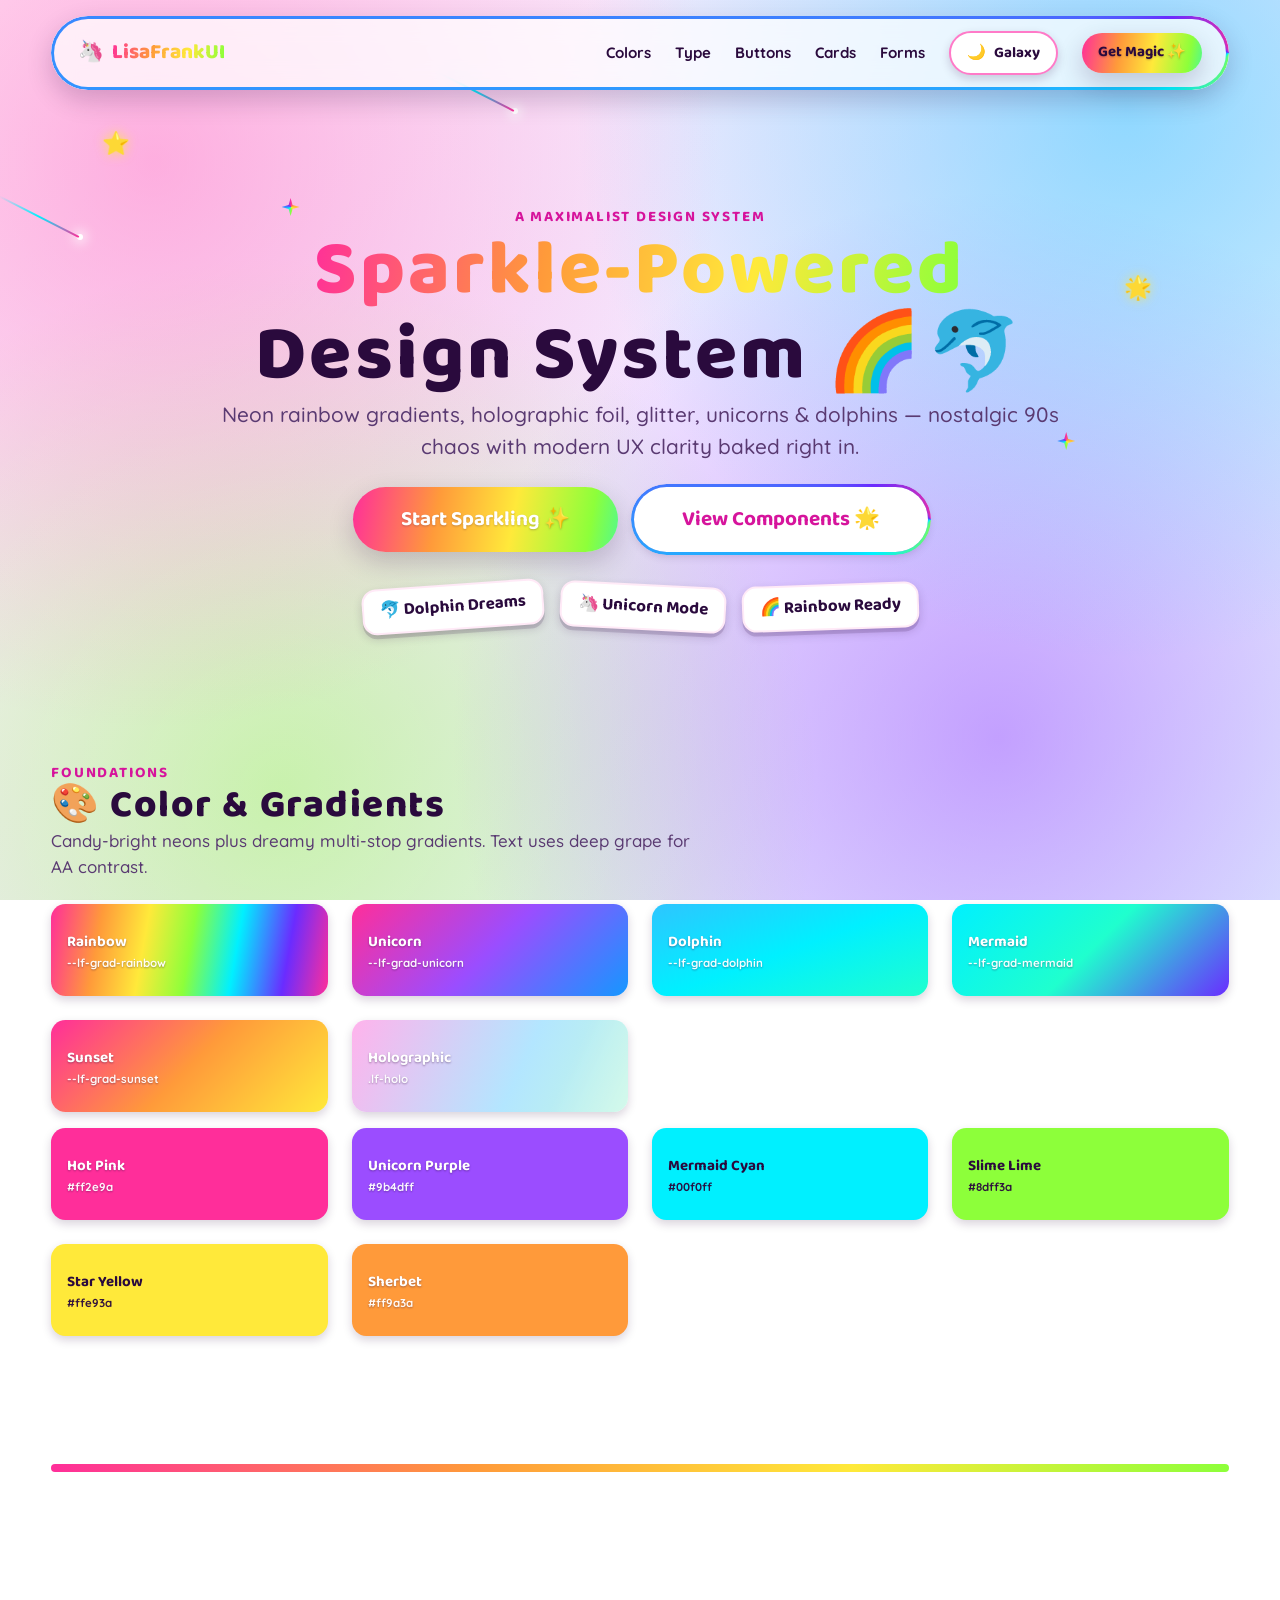
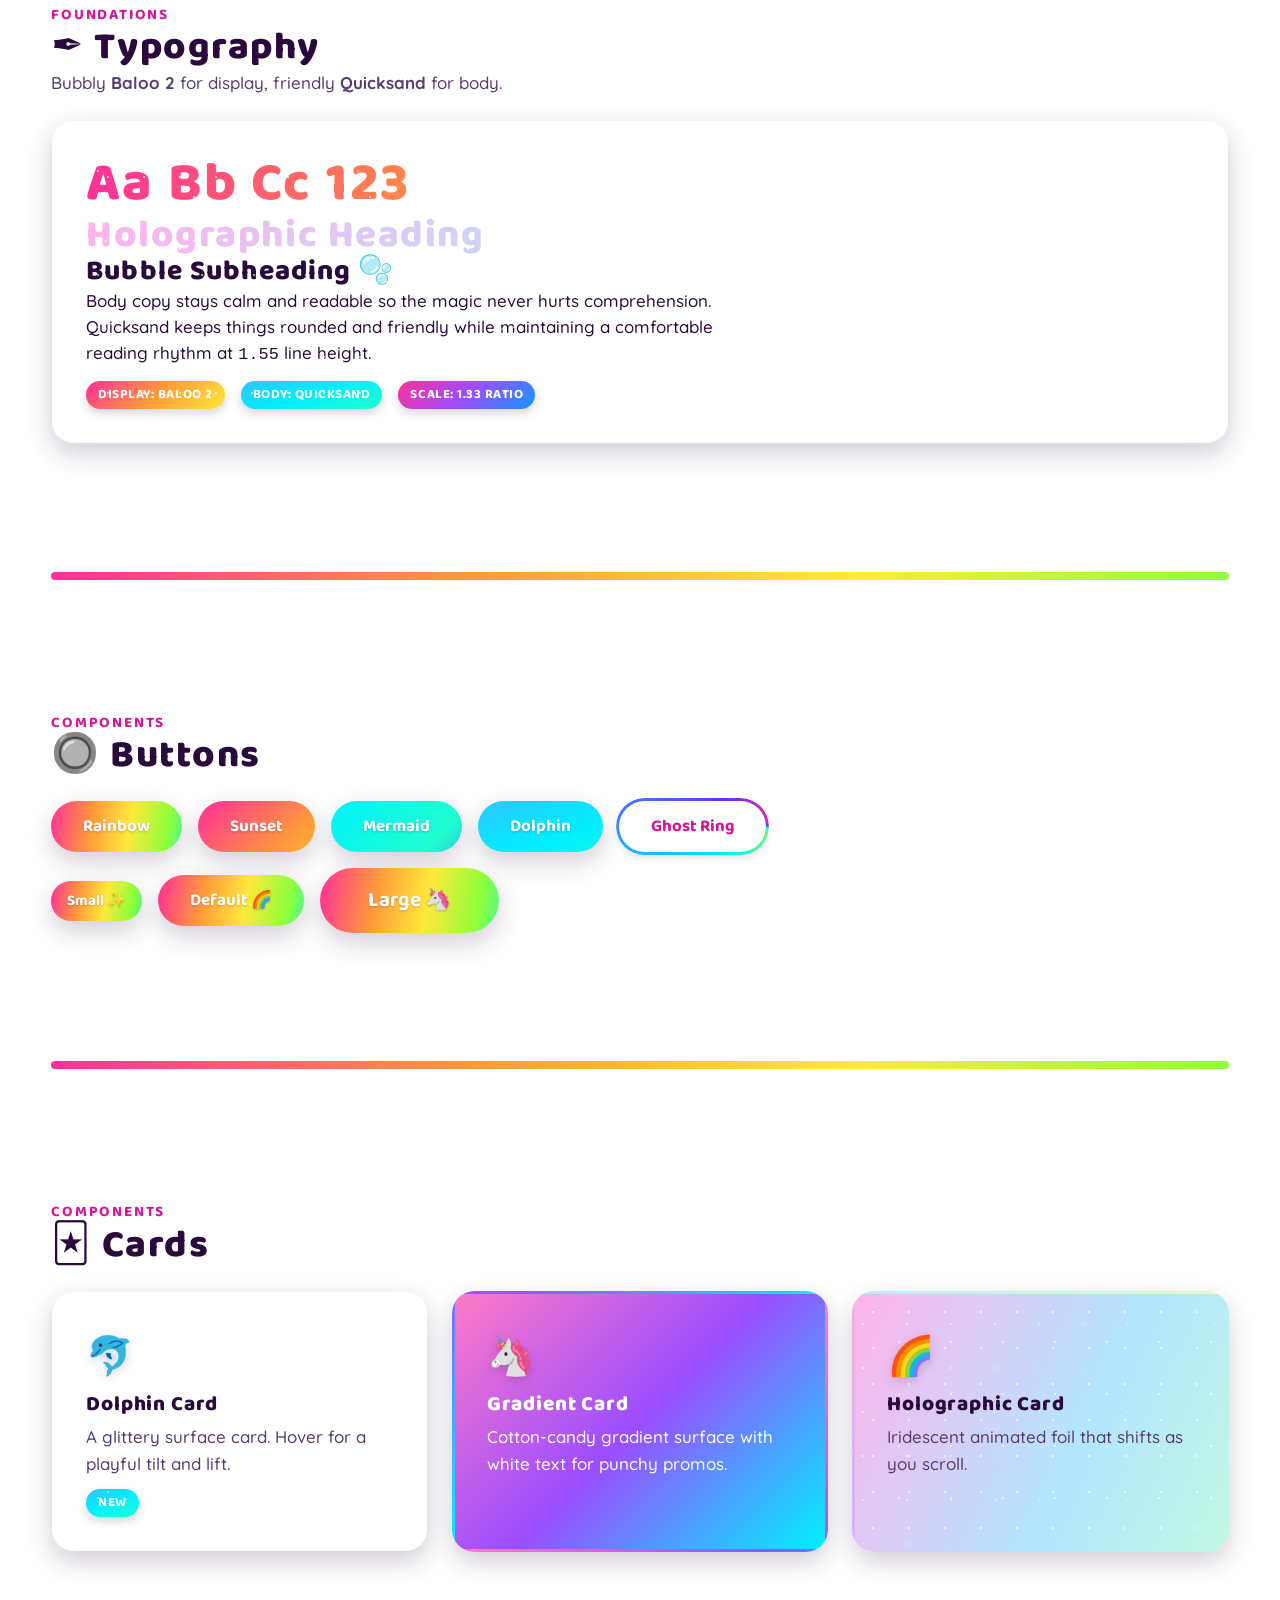
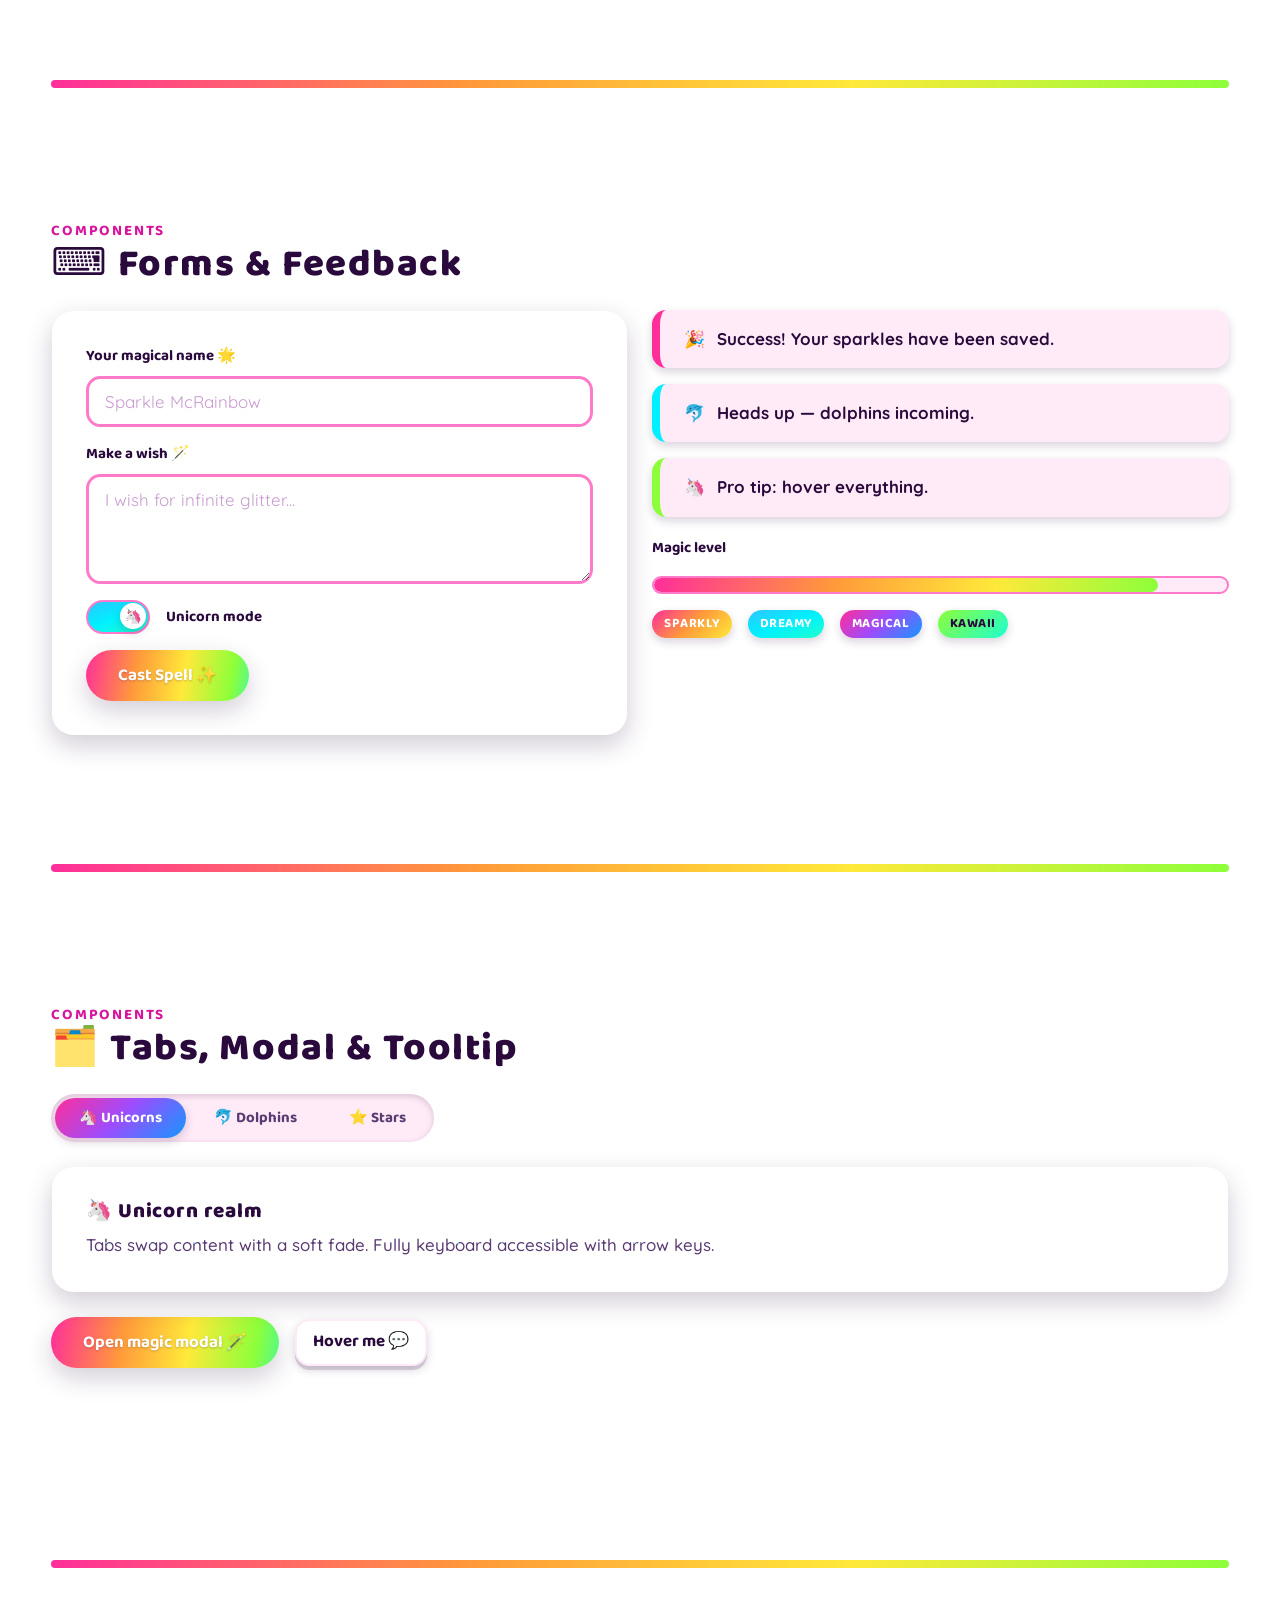
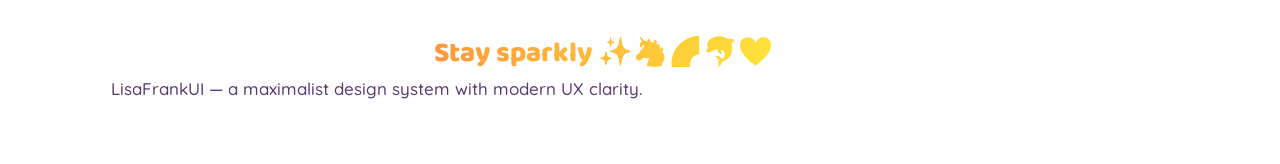
==== index.html @ 0221b8df "Initial commit: LisaFrankUI maximalist design system" ====
<!DOCTYPE html>
<html lang="en">
<head>
  <meta charset="UTF-8" />
  <meta name="viewport" content="width=device-width, initial-scale=1.0" />
  <title>🦄 Lisa Frank Design System ✨🌈</title>
  <link rel="stylesheet" href="css/tokens.css" />
  <link rel="stylesheet" href="css/base.css" />
  <link rel="stylesheet" href="css/effects.css" />
  <link rel="stylesheet" href="css/components.css" />
  <style>
    /* Page-local glue only — everything reusable lives in the system files */
    .lf-hero {
      position: relative;
      text-align: center;
      padding-block: var(--lf-space-9) var(--lf-space-8);
    }
    .lf-hero h1 { font-size: clamp(2.6rem, 7vw, var(--lf-text-4xl)); }
    .lf-hero p { margin-inline: auto; font-size: var(--lf-text-lg); }
    .lf-btn-row { display: flex; flex-wrap: wrap; gap: var(--lf-space-4); justify-content: center; margin-top: var(--lf-space-5); }
    .lf-divider {
      height: 8px; border: none; margin-block: var(--lf-space-8);
      background: var(--lf-grad-rainbow); background-size: 200% auto;
      border-radius: var(--lf-radius-pill); animation: lf-rainbow-shift 5s linear infinite;
    }
    .section-head { margin-bottom: var(--lf-space-5); }
    .demo-row { display: flex; flex-wrap: wrap; gap: var(--lf-space-4); align-items: center; }
    footer { text-align: center; padding-block: var(--lf-space-8); }
  </style>
</head>
<body>

  <!-- ✨ Decorative sparkle field (aria-hidden) -->
  <div aria-hidden="true">
    <span class="lf-star" style="top: 14%; left: 8%;">⭐</span>
    <span class="lf-star" style="top: 30%; right: 10%; animation-delay: .6s;">🌟</span>
    <span class="lf-sparkle" style="top: 22%; left: 22%;"></span>
    <span class="lf-sparkle" style="top: 48%; right: 16%; animation-delay: 1s;"></span>
    <span class="lf-shooting-star" style="top: 12%; left: 40%;"></span>
    <span class="lf-shooting-star" style="top: 26%; left: 6%; animation-delay: 1.6s;"></span>
  </div>

  <!-- 🧭 NAV -->
  <nav class="lf-nav lf-ring">
    <div class="lf-nav__brand"><span class="lf-bob">🦄</span> <span class="lf-text-gradient">LisaFrankUI</span></div>
    <div class="lf-nav__links">
      <a href="#colors">Colors</a>
      <a href="#type">Type</a>
      <a href="#buttons">Buttons</a>
      <a href="#cards">Cards</a>
      <a href="#forms">Forms</a>
      <button class="lf-theme-toggle" id="themeToggle" aria-pressed="false">
        <span id="themeIcon">🌙</span> <span id="themeLabel">Galaxy</span>
      </button>
      <a class="lf-btn lf-btn--sm lf-btn--rainbow" href="#get-started">Get Magic ✨</a>
    </div>
  </nav>

  <!-- 🌈 HERO -->
  <header class="lf-hero lf-container">
    <span class="lf-eyebrow">A maximalist design system</span>
    <h1><span class="lf-text-gradient">Sparkle-Powered</span><br />Design System 🌈🐬</h1>
    <p class="lf-muted">Neon rainbow gradients, holographic foil, glitter, unicorns &amp; dolphins —
      nostalgic 90s chaos with modern UX clarity baked right in.</p>
    <div class="lf-btn-row" id="get-started">
      <button class="lf-btn lf-btn--rainbow lf-btn--lg">Start Sparkling ✨</button>
      <button class="lf-btn lf-btn--ghost lf-btn--lg lf-ring">View Components 🌟</button>
    </div>
    <div class="demo-row" style="justify-content:center; margin-top: var(--lf-space-6);">
      <span class="lf-sticker" style="--lf-tilt:-4deg;">🐬 Dolphin Dreams</span>
      <span class="lf-sticker" style="--lf-tilt:3deg;">🦄 Unicorn Mode</span>
      <span class="lf-sticker" style="--lf-tilt:-2deg;">🌈 Rainbow Ready</span>
    </div>
  </header>

  <main class="lf-container">

    <!-- 🎨 COLORS -->
    <section class="lf-section" id="colors">
      <div class="section-head">
        <span class="lf-eyebrow">Foundations</span>
        <h2>🎨 Color &amp; Gradients</h2>
        <p class="lf-muted">Candy-bright neons plus dreamy multi-stop gradients. Text uses deep grape for AA contrast.</p>
      </div>
      <div class="lf-grid">
        <div class="lf-swatch" style="background: var(--lf-grad-rainbow);">Rainbow <code>--lf-grad-rainbow</code></div>
        <div class="lf-swatch" style="background: var(--lf-grad-unicorn);">Unicorn <code>--lf-grad-unicorn</code></div>
        <div class="lf-swatch" style="background: var(--lf-grad-dolphin);">Dolphin <code>--lf-grad-dolphin</code></div>
        <div class="lf-swatch" style="background: var(--lf-grad-mermaid);">Mermaid <code>--lf-grad-mermaid</code></div>
        <div class="lf-swatch" style="background: var(--lf-grad-sunset);">Sunset <code>--lf-grad-sunset</code></div>
        <div class="lf-swatch lf-holo">Holographic <code>.lf-holo</code></div>
      </div>
      <div class="lf-grid" style="margin-top: var(--lf-space-4);">
        <div class="lf-swatch" style="background: var(--lf-pink-hot);">Hot Pink <code>#ff2e9a</code></div>
        <div class="lf-swatch" style="background: var(--lf-purple);">Unicorn Purple <code>#9b4dff</code></div>
        <div class="lf-swatch" style="background: var(--lf-cyan); color: var(--lf-ink); text-shadow:none;">Mermaid Cyan <code>#00f0ff</code></div>
        <div class="lf-swatch" style="background: var(--lf-green-lime); color: var(--lf-ink); text-shadow:none;">Slime Lime <code>#8dff3a</code></div>
        <div class="lf-swatch" style="background: var(--lf-yellow); color: var(--lf-ink); text-shadow:none;">Star Yellow <code>#ffe93a</code></div>
        <div class="lf-swatch" style="background: var(--lf-orange);">Sherbet <code>#ff9a3a</code></div>
      </div>
    </section>

    <hr class="lf-divider" />

    <!-- ✒️ TYPOGRAPHY -->
    <section class="lf-section" id="type">
      <div class="section-head">
        <span class="lf-eyebrow">Foundations</span>
        <h2>✒️ Typography</h2>
        <p class="lf-muted">Bubbly <strong>Baloo 2</strong> for display, friendly <strong>Quicksand</strong> for body.</p>
      </div>
      <div class="lf-card lf-glitter">
        <h1 class="lf-text-gradient">Aa Bb Cc 123</h1>
        <h2 class="lf-text-holo">Holographic Heading</h2>
        <h3>Bubble Subheading 🫧</h3>
        <p>Body copy stays calm and readable so the magic never hurts comprehension. Quicksand keeps
          things rounded and friendly while maintaining a comfortable reading rhythm at <code>1.55</code> line height.</p>
        <div class="demo-row" style="margin-top: var(--lf-space-3);">
          <span class="lf-badge">Display: Baloo 2</span>
          <span class="lf-badge lf-badge--cyan">Body: Quicksand</span>
          <span class="lf-badge lf-badge--purple">Scale: 1.33 ratio</span>
        </div>
      </div>
    </section>

    <hr class="lf-divider" />

    <!-- 🔘 BUTTONS -->
    <section class="lf-section" id="buttons">
      <div class="section-head">
        <span class="lf-eyebrow">Components</span>
        <h2>🔘 Buttons</h2>
      </div>
      <div class="demo-row">
        <button class="lf-btn lf-btn--rainbow">Rainbow</button>
        <button class="lf-btn lf-btn--sunset">Sunset</button>
        <button class="lf-btn lf-btn--mermaid">Mermaid</button>
        <button class="lf-btn lf-btn--dolphin">Dolphin</button>
        <button class="lf-btn lf-btn--ghost lf-ring">Ghost Ring</button>
      </div>
      <div class="demo-row" style="margin-top: var(--lf-space-4);">
        <button class="lf-btn lf-btn--sm lf-btn--rainbow">Small ✨</button>
        <button class="lf-btn lf-btn--rainbow">Default 🌈</button>
        <button class="lf-btn lf-btn--lg lf-btn--rainbow">Large 🦄</button>
      </div>
    </section>

    <hr class="lf-divider" />

    <!-- 🃏 CARDS -->
    <section class="lf-section" id="cards">
      <div class="section-head">
        <span class="lf-eyebrow">Components</span>
        <h2>🃏 Cards</h2>
      </div>
      <div class="lf-grid">
        <article class="lf-card lf-glitter">
          <span class="lf-card__emoji lf-bob">🐬</span>
          <h3 class="lf-card__title">Dolphin Card</h3>
          <p class="lf-muted">A glittery surface card. Hover for a playful tilt and lift.</p>
          <span class="lf-badge lf-badge--cyan" style="margin-top: var(--lf-space-3);">New</span>
        </article>
        <article class="lf-card lf-card--gradient">
          <span class="lf-card__emoji lf-float">🦄</span>
          <h3 class="lf-card__title">Gradient Card</h3>
          <p>Cotton-candy gradient surface with white text for punchy promos.</p>
        </article>
        <article class="lf-card lf-card--holo lf-glitter">
          <span class="lf-card__emoji lf-spin">🌈</span>
          <h3 class="lf-card__title">Holographic Card</h3>
          <p class="lf-muted">Iridescent animated foil that shifts as you scroll.</p>
        </article>
      </div>
    </section>

    <hr class="lf-divider" />

    <!-- ⌨️ FORMS -->
    <section class="lf-section" id="forms">
      <div class="section-head">
        <span class="lf-eyebrow">Components</span>
        <h2>⌨️ Forms &amp; Feedback</h2>
      </div>
      <div class="lf-grid">
        <div class="lf-card lf-stack">
          <div class="lf-field">
            <label class="lf-label" for="name">Your magical name 🌟</label>
            <input class="lf-input" id="name" type="text" placeholder="Sparkle McRainbow" />
          </div>
          <div class="lf-field">
            <label class="lf-label" for="wish">Make a wish 🪄</label>
            <textarea class="lf-textarea" id="wish" placeholder="I wish for infinite glitter..."></textarea>
          </div>
          <div class="demo-row">
            <label class="lf-toggle"><input type="checkbox" checked /><span class="lf-toggle__track"></span></label>
            <span class="lf-label">Unicorn mode</span>
          </div>
          <button class="lf-btn lf-btn--rainbow">Cast Spell ✨</button>
        </div>
        <div class="lf-stack">
          <div class="lf-alert">🎉 <span>Success! Your sparkles have been saved.</span></div>
          <div class="lf-alert lf-alert--cyan">🐬 <span>Heads up — dolphins incoming.</span></div>
          <div class="lf-alert lf-alert--lime">🦄 <span>Pro tip: hover everything.</span></div>
          <div class="lf-stack">
            <span class="lf-label">Magic level</span>
            <div class="lf-progress"><div class="lf-progress__bar" style="width: 88%;"></div></div>
          </div>
          <div class="demo-row">
            <span class="lf-badge">Sparkly</span>
            <span class="lf-badge lf-badge--cyan">Dreamy</span>
            <span class="lf-badge lf-badge--purple">Magical</span>
            <span class="lf-badge lf-badge--lime">Kawaii</span>
          </div>
        </div>
      </div>
    </section>

    <hr class="lf-divider" />

    <!-- 🗂️ TABS / 🪟 MODAL / 💬 TOOLTIP -->
    <section class="lf-section" id="overlays">
      <div class="section-head">
        <span class="lf-eyebrow">Components</span>
        <h2>🗂️ Tabs, Modal &amp; Tooltip</h2>
      </div>

      <!-- Tabs -->
      <div class="lf-tabs" id="demoTabs">
        <div class="lf-tabs__list" role="tablist" aria-label="Magical worlds">
          <button class="lf-tab" role="tab" aria-selected="true" aria-controls="panel-unicorns" id="tab-unicorns">🦄 Unicorns</button>
          <button class="lf-tab" role="tab" aria-selected="false" aria-controls="panel-dolphins" id="tab-dolphins">🐬 Dolphins</button>
          <button class="lf-tab" role="tab" aria-selected="false" aria-controls="panel-stars" id="tab-stars">⭐ Stars</button>
        </div>
        <div class="lf-tabs__panel is-active" role="tabpanel" id="panel-unicorns" aria-labelledby="tab-unicorns">
          <div class="lf-card lf-glitter"><h3 class="lf-card__title">🦄 Unicorn realm</h3><p class="lf-muted">Tabs swap content with a soft fade. Fully keyboard accessible with arrow keys.</p></div>
        </div>
        <div class="lf-tabs__panel" role="tabpanel" id="panel-dolphins" aria-labelledby="tab-dolphins" hidden>
          <div class="lf-card lf-glitter"><h3 class="lf-card__title">🐬 Dolphin lagoon</h3><p class="lf-muted">Splashing through cyan gradients in the second panel.</p></div>
        </div>
        <div class="lf-tabs__panel" role="tabpanel" id="panel-stars" aria-labelledby="tab-stars" hidden>
          <div class="lf-card lf-glitter"><h3 class="lf-card__title">⭐ Star meadow</h3><p class="lf-muted">Wishing on the third panel under a shooting-star sky.</p></div>
        </div>
      </div>

      <!-- Modal + Tooltip triggers -->
      <div class="demo-row" style="margin-top: var(--lf-space-5);">
        <button class="lf-btn lf-btn--rainbow" id="openModal">Open magic modal 🪄</button>
        <span class="lf-tooltip" tabindex="0">
          <span class="lf-sticker" style="--lf-tilt:0deg;">Hover me 💬</span>
          <span class="lf-tooltip__bubble" role="tooltip">Sprinkled with magic ✨</span>
        </span>
      </div>
    </section>

  </main>

  <!-- 🪟 MODAL -->
  <div class="lf-overlay" id="modal" role="dialog" aria-modal="true" aria-labelledby="modalTitle" hidden>
    <div class="lf-modal lf-glitter">
      <button class="lf-modal__close" id="closeModal" aria-label="Close">✕</button>
      <span class="lf-modal__emoji lf-bob">🦄</span>
      <h3 class="lf-modal__title" id="modalTitle">A wild unicorn appears!</h3>
      <p class="lf-muted">This dialog traps focus, closes on Escape or backdrop click, and springs in with a bouncy pop.</p>
      <div class="lf-modal__actions">
        <button class="lf-btn lf-btn--rainbow" id="acceptModal">Accept magic ✨</button>
        <button class="lf-btn lf-btn--ghost lf-ring" id="dismissModal">Maybe later</button>
      </div>
    </div>
  </div>

  <footer class="lf-container">
    <hr class="lf-divider" />
    <p class="lf-text-gradient" style="font-family: var(--lf-font-display); font-weight: 800; font-size: var(--lf-text-xl);">
      Stay sparkly ✨🦄🌈🐬💖
    </p>
    <p class="lf-muted">LisaFrankUI — a maximalist design system with modern UX clarity.</p>
  </footer>

  <script>
    // 🌗 Theme toggle (light ⇆ galaxy), remembered in localStorage
    (function () {
      const root = document.documentElement;
      const btn = document.getElementById('themeToggle');
      const icon = document.getElementById('themeIcon');
      const label = document.getElementById('themeLabel');
      const saved = localStorage.getItem('lf-theme');
      if (saved === 'galaxy') setTheme('galaxy');

      function setTheme(theme) {
        const galaxy = theme === 'galaxy';
        root.setAttribute('data-theme', galaxy ? 'galaxy' : '');
        btn.setAttribute('aria-pressed', String(galaxy));
        icon.textContent = galaxy ? '☀️' : '🌙';
        label.textContent = galaxy ? 'Daydream' : 'Galaxy';
        localStorage.setItem('lf-theme', galaxy ? 'galaxy' : 'light');
      }
      btn.addEventListener('click', () =>
        setTheme(root.getAttribute('data-theme') === 'galaxy' ? 'light' : 'galaxy')
      );
    })();

    // 🗂️ Accessible tabs (click + arrow keys)
    (function () {
      const tabs = Array.from(document.querySelectorAll('#demoTabs .lf-tab'));
      const panels = Array.from(document.querySelectorAll('#demoTabs .lf-tabs__panel'));
      function select(i) {
        tabs.forEach((t, j) => {
          const on = i === j;
          t.setAttribute('aria-selected', String(on));
          t.tabIndex = on ? 0 : -1;
          panels[j].classList.toggle('is-active', on);
          panels[j].hidden = !on;
        });
        tabs[i].focus();
      }
      tabs.forEach((tab, i) => {
        tab.addEventListener('click', () => select(i));
        tab.addEventListener('keydown', (e) => {
          if (e.key === 'ArrowRight') select((i + 1) % tabs.length);
          if (e.key === 'ArrowLeft') select((i - 1 + tabs.length) % tabs.length);
        });
      });
    })();

    // 🪟 Modal (open/close, Escape, backdrop, focus management)
    (function () {
      const overlay = document.getElementById('modal');
      const open = document.getElementById('openModal');
      const closers = ['closeModal', 'dismissModal', 'acceptModal'].map((id) => document.getElementById(id));
      let lastFocus = null;
      function show() {
        lastFocus = document.activeElement;
        overlay.hidden = false;
        requestAnimationFrame(() => overlay.classList.add('is-open'));
        document.getElementById('closeModal').focus();
      }
      function hide() {
        overlay.classList.remove('is-open');
        setTimeout(() => { overlay.hidden = true; }, 260);
        if (lastFocus) lastFocus.focus();
      }
      open.addEventListener('click', show);
      closers.forEach((c) => c.addEventListener('click', hide));
      overlay.addEventListener('click', (e) => { if (e.target === overlay) hide(); });
      document.addEventListener('keydown', (e) => { if (e.key === 'Escape' && overlay.classList.contains('is-open')) hide(); });
    })();
  </script>

</body>
</html>
---- css/tokens.css ----
/* ============================================================
   ✨🌈 LISA FRANK DESIGN SYSTEM — DESIGN TOKENS 🦄💖
   The single source of truth for all the magic.
   Maximalist on the outside, disciplined on the inside.
   ============================================================ */

:root {
  /* --------------------------------------------------------
     🎨 CORE PALETTE — neon rainbow, candy brights
     -------------------------------------------------------- */
  --lf-pink-hot: #ff2e9a;       /* hot bubblegum */
  --lf-pink-bubble: #ff7ac8;    /* soft cotton candy */
  --lf-magenta: #d6149c;
  --lf-purple: #9b4dff;         /* unicorn purple */
  --lf-violet: #6a2cff;
  --lf-blue-sky: #2ec5ff;       /* dolphin sky */
  --lf-blue-electric: #1597ff;
  --lf-cyan: #00f0ff;           /* mermaid cyan */
  --lf-teal: #1fffce;
  --lf-green-lime: #8dff3a;     /* slime lime */
  --lf-yellow: #ffe93a;         /* shooting-star yellow */
  --lf-orange: #ff9a3a;         /* sherbet orange */
  --lf-coral: #ff5a6e;

  /* Neutrals (kept playful but readable) */
  --lf-ink: #2a0a3d;            /* deep grape — primary text */
  --lf-ink-soft: #5a3a72;       /* muted grape — secondary text */
  --lf-cloud: #fff5fb;          /* near-white pink tint */
  --lf-cloud-2: #ffeaf7;        /* card surface */
  --lf-white: #ffffff;
  --lf-shadow-grape: rgba(42, 10, 61, 0.18);

  /* --------------------------------------------------------
     🌈 GRADIENTS — the heart of the whole vibe
     -------------------------------------------------------- */
  --lf-grad-rainbow: linear-gradient(
    100deg,
    var(--lf-pink-hot) 0%,
    var(--lf-orange) 18%,
    var(--lf-yellow) 34%,
    var(--lf-green-lime) 50%,
    var(--lf-cyan) 66%,
    var(--lf-violet) 84%,
    var(--lf-pink-hot) 100%
  );
  --lf-grad-rainbow-soft: linear-gradient(
    120deg,
    #ffd6f2 0%,
    #ffe9c7 25%,
    #d9ffd1 50%,
    #c9f4ff 75%,
    #e6d6ff 100%
  );
  --lf-grad-sunset: linear-gradient(135deg, var(--lf-pink-hot), var(--lf-orange), var(--lf-yellow));
  --lf-grad-cotton: linear-gradient(135deg, var(--lf-pink-bubble), var(--lf-purple), var(--lf-cyan));
  --lf-grad-mermaid: linear-gradient(135deg, var(--lf-cyan), var(--lf-teal), var(--lf-violet));
  --lf-grad-unicorn: linear-gradient(135deg, var(--lf-pink-hot), var(--lf-purple), var(--lf-blue-electric));
  --lf-grad-dolphin: linear-gradient(160deg, var(--lf-blue-sky), var(--lf-cyan), var(--lf-teal));

  /* Holographic / iridescent foil */
  --lf-grad-holo: linear-gradient(
    115deg,
    #ffb3ec 0%,
    #b3e6ff 20%,
    #c8ffd4 40%,
    #fff4b3 55%,
    #ffb3c8 70%,
    #d4b3ff 85%,
    #b3fff0 100%
  );

  /* Conic rainbow for spinning sparkle bits */
  --lf-grad-conic: conic-gradient(
    from 0deg,
    var(--lf-pink-hot),
    var(--lf-orange),
    var(--lf-yellow),
    var(--lf-green-lime),
    var(--lf-cyan),
    var(--lf-violet),
    var(--lf-pink-hot)
  );

  /* Dreamy page background wash */
  --lf-grad-dreamscape: radial-gradient(circle at 12% 18%, rgba(255, 122, 200, 0.55), transparent 42%),
    radial-gradient(circle at 88% 12%, rgba(46, 197, 255, 0.5), transparent 40%),
    radial-gradient(circle at 78% 82%, rgba(155, 77, 255, 0.5), transparent 44%),
    radial-gradient(circle at 22% 88%, rgba(141, 255, 58, 0.42), transparent 42%),
    linear-gradient(135deg, #fff0fa 0%, #f3e8ff 50%, #e6fbff 100%);

  /* --------------------------------------------------------
     ✒️ TYPOGRAPHY — bubbly display + readable body
     -------------------------------------------------------- */
  --lf-font-display: 'Baloo 2', 'Comic Sans MS', 'Trebuchet MS', system-ui, sans-serif;
  --lf-font-body: 'Quicksand', 'Trebuchet MS', system-ui, sans-serif;

  --lf-text-2xs: 0.72rem;
  --lf-text-xs: 0.82rem;
  --lf-text-sm: 0.94rem;
  --lf-text-md: 1.06rem;
  --lf-text-lg: 1.3rem;
  --lf-text-xl: 1.75rem;
  --lf-text-2xl: 2.4rem;
  --lf-text-3xl: 3.4rem;
  --lf-text-4xl: 4.8rem;

  --lf-weight-normal: 500;
  --lf-weight-bold: 700;
  --lf-weight-black: 800;

  --lf-leading-tight: 1.1;
  --lf-leading-snug: 1.3;
  --lf-leading-normal: 1.55;

  --lf-tracking-wide: 0.04em;
  --lf-tracking-wider: 0.12em;

  /* --------------------------------------------------------
     📐 SPACING — 4px base scale
     -------------------------------------------------------- */
  --lf-space-1: 0.25rem;
  --lf-space-2: 0.5rem;
  --lf-space-3: 0.75rem;
  --lf-space-4: 1rem;
  --lf-space-5: 1.5rem;
  --lf-space-6: 2rem;
  --lf-space-7: 3rem;
  --lf-space-8: 4rem;
  --lf-space-9: 6rem;

  /* --------------------------------------------------------
     🟣 RADII — bubbly and round, never sharp
     -------------------------------------------------------- */
  --lf-radius-sm: 0.5rem;
  --lf-radius-md: 0.9rem;
  --lf-radius-lg: 1.4rem;
  --lf-radius-xl: 2rem;
  --lf-radius-pill: 999px;
  --lf-radius-blob: 42% 58% 63% 37% / 41% 44% 56% 59%;

  /* --------------------------------------------------------
     ☁️ SHADOWS & GLOWS
     -------------------------------------------------------- */
  --lf-shadow-sm: 0 4px 10px var(--lf-shadow-grape);
  --lf-shadow-md: 0 10px 26px rgba(42, 10, 61, 0.2);
  --lf-shadow-lg: 0 22px 50px rgba(42, 10, 61, 0.28);
  --lf-glow-pink: 0 0 22px rgba(255, 46, 154, 0.65);
  --lf-glow-cyan: 0 0 22px rgba(0, 240, 255, 0.6);
  --lf-glow-purple: 0 0 22px rgba(155, 77, 255, 0.6);
  --lf-glow-rainbow: 0 0 18px rgba(255, 46, 154, 0.5), 0 0 36px rgba(0, 240, 255, 0.4);

  /* --------------------------------------------------------
     ⏱️ MOTION
     -------------------------------------------------------- */
  --lf-ease-bounce: cubic-bezier(0.34, 1.56, 0.64, 1);
  --lf-ease-smooth: cubic-bezier(0.4, 0, 0.2, 1);
  --lf-dur-fast: 140ms;
  --lf-dur-base: 260ms;
  --lf-dur-slow: 520ms;

  /* --------------------------------------------------------
     🔢 Z-INDEX
     -------------------------------------------------------- */
  --lf-z-base: 1;
  --lf-z-sticker: 5;
  --lf-z-nav: 50;
  --lf-z-overlay: 90;
  --lf-z-modal: 100;
  --lf-z-tooltip: 150;
  --lf-z-sparkle: 200;
}

/* ============================================================
   🌌 GALAXY DARK MODE — token overrides
   Neon accents glow harder against a deep cosmic canvas.
   Activate with <html data-theme="galaxy">.
   ============================================================ */
[data-theme='galaxy'] {
  /* Re-map neutrals to deep space */
  --lf-ink: #f3e9ff;            /* starlight text */
  --lf-ink-soft: #b9a7e0;       /* muted lavender */
  --lf-cloud: #1a0b2e;          /* deep cosmos */
  --lf-cloud-2: #261144;        /* card surface */
  --lf-white: #2a1450;          /* "surface white" → dark panel */
  --lf-shadow-grape: rgba(0, 0, 0, 0.5);

  /* Punchier glows for the dark backdrop */
  --lf-glow-pink: 0 0 26px rgba(255, 46, 154, 0.8);
  --lf-glow-cyan: 0 0 26px rgba(0, 240, 255, 0.75);
  --lf-glow-purple: 0 0 26px rgba(155, 77, 255, 0.8);
  --lf-glow-rainbow: 0 0 22px rgba(255, 46, 154, 0.65), 0 0 44px rgba(0, 240, 255, 0.55);

  --lf-shadow-sm: 0 4px 14px rgba(0, 0, 0, 0.55);
  --lf-shadow-md: 0 12px 30px rgba(0, 0, 0, 0.6);
  --lf-shadow-lg: 0 24px 60px rgba(0, 0, 0, 0.7);

  /* Cosmic page wash: nebula glows over a starfield navy */
  --lf-grad-dreamscape: radial-gradient(circle at 12% 18%, rgba(255, 46, 154, 0.35), transparent 40%),
    radial-gradient(circle at 88% 12%, rgba(0, 240, 255, 0.3), transparent 38%),
    radial-gradient(circle at 78% 82%, rgba(155, 77, 255, 0.4), transparent 42%),
    radial-gradient(circle at 22% 88%, rgba(46, 197, 255, 0.28), transparent 40%),
    linear-gradient(160deg, #160a2e 0%, #1d0b3d 50%, #0e0820 100%);

  /* Softer foil so it doesn't blow out on dark */
  --lf-grad-holo: linear-gradient(
    115deg,
    #ff8fd8 0%,
    #8fd6ff 20%,
    #9fffc0 40%,
    #ffe98f 55%,
    #ff8fb0 70%,
    #c08fff 85%,
    #8fffe0 100%
  );
}

/* Starfield overlay for galaxy mode (decorative) */
[data-theme='galaxy'] body::before {
  content: '';
  position: fixed;
  inset: 0;
  pointer-events: none;
  z-index: 0;
  background-image:
    radial-gradient(1.5px 1.5px at 20% 30%, rgba(255, 255, 255, 0.9), transparent),
    radial-gradient(1px 1px at 60% 70%, rgba(255, 255, 255, 0.8), transparent),
    radial-gradient(1.5px 1.5px at 80% 20%, rgba(200, 240, 255, 0.9), transparent),
    radial-gradient(1px 1px at 40% 85%, rgba(255, 255, 255, 0.7), transparent),
    radial-gradient(1.5px 1.5px at 90% 60%, rgba(255, 230, 255, 0.85), transparent),
    radial-gradient(1px 1px at 10% 60%, rgba(255, 255, 255, 0.75), transparent);
  background-size: 100% 100%;
}
---- css/base.css ----
/* ============================================================
   🌈 BASE — resets, typography defaults, page canvas
   ============================================================ */

@import url('https://fonts.googleapis.com/css2?family=Baloo+2:wght@500;600;700;800&family=Quicksand:wght@500;600;700&display=swap');

*,
*::before,
*::after {
  box-sizing: border-box;
  margin: 0;
  padding: 0;
}

html {
  scroll-behavior: smooth;
}

body {
  font-family: var(--lf-font-body);
  font-weight: var(--lf-weight-normal);
  font-size: var(--lf-text-md);
  line-height: var(--lf-leading-normal);
  color: var(--lf-ink);
  background: var(--lf-grad-dreamscape);
  background-attachment: fixed;
  min-height: 100vh;
  -webkit-font-smoothing: antialiased;
  overflow-x: hidden;
}

/* Bubbly display headings */
h1, h2, h3, h4 {
  font-family: var(--lf-font-display);
  font-weight: var(--lf-weight-black);
  line-height: var(--lf-leading-tight);
  letter-spacing: var(--lf-tracking-wide);
  color: var(--lf-ink);
}

h1 { font-size: var(--lf-text-3xl); }
h2 { font-size: var(--lf-text-2xl); }
h3 { font-size: var(--lf-text-xl); }
h4 { font-size: var(--lf-text-lg); }

p { max-width: 65ch; }

a {
  color: var(--lf-magenta);
  font-weight: var(--lf-weight-bold);
  text-decoration: none;
  transition: color var(--lf-dur-fast) var(--lf-ease-smooth);
}
a:hover { color: var(--lf-violet); }

:focus-visible {
  outline: 3px dashed var(--lf-violet);
  outline-offset: 3px;
  border-radius: var(--lf-radius-sm);
}

/* Selection sparkle */
::selection {
  background: var(--lf-pink-hot);
  color: var(--lf-white);
}

/* Scrollbar candy */
::-webkit-scrollbar { width: 14px; height: 14px; }
::-webkit-scrollbar-track { background: var(--lf-cloud-2); }
::-webkit-scrollbar-thumb {
  background: var(--lf-grad-unicorn);
  border-radius: var(--lf-radius-pill);
  border: 3px solid var(--lf-cloud-2);
}

/* --- Layout helpers --- */
.lf-container {
  width: min(1180px, 92vw);
  margin-inline: auto;
}

.lf-section {
  padding-block: var(--lf-space-8);
}

.lf-stack > * + * { margin-top: var(--lf-space-4); }

.lf-grid {
  display: grid;
  gap: var(--lf-space-5);
  grid-template-columns: repeat(auto-fit, minmax(240px, 1fr));
}

/* --- Gradient & utility text --- */
.lf-text-gradient {
  background: var(--lf-grad-rainbow);
  background-size: 200% auto;
  -webkit-background-clip: text;
  background-clip: text;
  color: transparent;
  animation: lf-rainbow-shift 6s linear infinite;
}

.lf-text-center { text-align: center; }
.lf-muted { color: var(--lf-ink-soft); }
.lf-eyebrow {
  font-family: var(--lf-font-display);
  font-weight: var(--lf-weight-bold);
  text-transform: uppercase;
  letter-spacing: var(--lf-tracking-wider);
  font-size: var(--lf-text-sm);
  color: var(--lf-magenta);
}

/* Respect reduced motion */
@media (prefers-reduced-motion: reduce) {
  *,
  *::before,
  *::after {
    animation-duration: 0.001ms !important;
    animation-iteration-count: 1 !important;
    transition-duration: 0.001ms !important;
    scroll-behavior: auto !important;
  }
}
---- css/effects.css ----
/* ============================================================
   🦄✨ EFFECTS — holographic foil, glitter, sparkles, stars
   Decorative layer. All effects are aria-hidden friendly and
   collapse gracefully under prefers-reduced-motion.
   ============================================================ */

/* --------------------------------------------------------
   KEYFRAMES
   -------------------------------------------------------- */
@keyframes lf-rainbow-shift {
  to { background-position: 200% center; }
}

@keyframes lf-holo-shift {
  0%   { background-position: 0% 50%; }
  50%  { background-position: 100% 50%; }
  100% { background-position: 0% 50%; }
}

@keyframes lf-spin {
  to { transform: rotate(360deg); }
}

@keyframes lf-twinkle {
  0%, 100% { opacity: 0.2; transform: scale(0.6) rotate(0deg); }
  50%      { opacity: 1;   transform: scale(1.1) rotate(45deg); }
}

@keyframes lf-float {
  0%, 100% { transform: translateY(0) rotate(var(--lf-tilt, 0deg)); }
  50%      { transform: translateY(-12px) rotate(var(--lf-tilt, 0deg)); }
}

@keyframes lf-bob {
  0%, 100% { transform: translateY(0); }
  50%      { transform: translateY(-6px); }
}

@keyframes lf-shoot {
  0%   { transform: translate(0, 0) scale(1); opacity: 0; }
  10%  { opacity: 1; }
  100% { transform: translate(360px, 180px) scale(0.2); opacity: 0; }
}

@keyframes lf-glitter-drift {
  from { background-position: 0 0, 0 0, 0 0; }
  to   { background-position: 220px 320px, -180px 260px, 140px -220px; }
}

/* --------------------------------------------------------
   HOLOGRAPHIC FOIL SURFACE
   -------------------------------------------------------- */
.lf-holo {
  background: var(--lf-grad-holo);
  background-size: 300% 300%;
  animation: lf-holo-shift 8s ease infinite;
  position: relative;
  overflow: hidden;
}
.lf-holo::after {
  content: '';
  position: absolute;
  inset: 0;
  background: linear-gradient(115deg, transparent 30%, rgba(255, 255, 255, 0.55) 48%, transparent 60%);
  background-size: 250% 250%;
  animation: lf-holo-shift 5s ease infinite reverse;
  mix-blend-mode: screen;
  pointer-events: none;
}

/* --------------------------------------------------------
   GLITTER TEXTURE OVERLAY (apply to any surface)
   -------------------------------------------------------- */
.lf-glitter {
  position: relative;
}
.lf-glitter::before {
  content: '';
  position: absolute;
  inset: 0;
  border-radius: inherit;
  pointer-events: none;
  background-image:
    radial-gradient(rgba(255, 255, 255, 0.95) 1px, transparent 1.5px),
    radial-gradient(rgba(255, 233, 58, 0.9) 1px, transparent 1.5px),
    radial-gradient(rgba(0, 240, 255, 0.85) 1px, transparent 1.5px);
  background-size: 36px 36px, 52px 52px, 44px 44px;
  background-position: 0 0, 18px 22px, 30px 8px;
  animation: lf-glitter-drift 14s linear infinite;
  opacity: 0.7;
  mix-blend-mode: screen;
}

/* --------------------------------------------------------
   SPARKLES & STARS (decorative emoji/CSS stickers)
   -------------------------------------------------------- */
.lf-sparkle {
  position: absolute;
  width: 18px;
  height: 18px;
  background: var(--lf-grad-conic);
  clip-path: polygon(50% 0, 61% 39%, 100% 50%, 61% 61%, 50% 100%, 39% 61%, 0 50%, 39% 39%);
  animation: lf-twinkle 2.4s ease-in-out infinite;
  pointer-events: none;
  z-index: var(--lf-z-sparkle);
  filter: drop-shadow(0 0 4px rgba(255, 255, 255, 0.8));
}

.lf-star {
  position: absolute;
  color: var(--lf-yellow);
  font-size: 1.4rem;
  animation: lf-twinkle 3s ease-in-out infinite;
  pointer-events: none;
  filter: drop-shadow(0 0 6px rgba(255, 233, 58, 0.8));
}

/* Shooting star — a glowing dot with a trailing tail */
.lf-shooting-star {
  position: absolute;
  width: 6px;
  height: 6px;
  border-radius: 50%;
  background: var(--lf-white);
  box-shadow: 0 0 12px 3px rgba(255, 255, 255, 0.9);
  animation: lf-shoot 3.2s ease-in infinite;
  pointer-events: none;
}
.lf-shooting-star::after {
  content: '';
  position: absolute;
  top: 50%;
  right: 4px;
  width: 90px;
  height: 2px;
  transform: translateY(-50%) rotate(27deg);
  transform-origin: right center;
  background: linear-gradient(90deg, transparent, var(--lf-cyan), var(--lf-pink-hot));
  border-radius: var(--lf-radius-pill);
}

/* Floating sticker wrapper */
.lf-float { animation: lf-float 5s var(--lf-ease-smooth) infinite; }
.lf-bob   { animation: lf-bob 2.6s var(--lf-ease-smooth) infinite; }
.lf-spin  { animation: lf-spin 9s linear infinite; }

/* Holographic text shimmer */
.lf-text-holo {
  background: var(--lf-grad-holo);
  background-size: 300% 300%;
  -webkit-background-clip: text;
  background-clip: text;
  color: transparent;
  animation: lf-holo-shift 7s ease infinite;
}

/* Rainbow animated border ring */
.lf-ring {
  position: relative;
  border-radius: inherit;
  isolation: isolate;
}
.lf-ring::before {
  content: '';
  position: absolute;
  inset: -3px;
  border-radius: inherit;
  padding: 3px;
  background: var(--lf-grad-conic);
  -webkit-mask: linear-gradient(#000 0 0) content-box, linear-gradient(#000 0 0);
  -webkit-mask-composite: xor;
  mask-composite: exclude;
  background-size: 200% auto;
  z-index: -1;
}

/* Opt-in spinning ring for when you DO want the motion */
.lf-ring--spin::before { animation: lf-spin 6s linear infinite; }
---- css/components.css ----
/* ============================================================
   💖 COMPONENTS — buttons, cards, badges, inputs, nav, etc.
   Maximalist surface, modern UX clarity underneath.
   ============================================================ */

/* --------------------------------------------------------
   🔘 BUTTONS
   -------------------------------------------------------- */
.lf-btn {
  --_bg: var(--lf-grad-unicorn);
  display: inline-flex;
  align-items: center;
  justify-content: center;
  gap: var(--lf-space-2);
  font-family: var(--lf-font-display);
  font-weight: var(--lf-weight-bold);
  font-size: var(--lf-text-md);
  color: var(--lf-white);
  background: var(--_bg);
  background-size: 180% auto;
  border: none;
  border-radius: var(--lf-radius-pill);
  padding: var(--lf-space-3) var(--lf-space-6);
  cursor: pointer;
  box-shadow: var(--lf-shadow-md);
  transition: transform var(--lf-dur-base) var(--lf-ease-bounce),
    box-shadow var(--lf-dur-base) var(--lf-ease-smooth),
    background-position var(--lf-dur-slow) var(--lf-ease-smooth);
  text-shadow: 0 1px 2px rgba(42, 10, 61, 0.25);
}
.lf-btn:hover {
  transform: translateY(-3px) scale(1.03);
  background-position: right center;
  box-shadow: var(--lf-shadow-lg), var(--lf-glow-rainbow);
}
.lf-btn:active { transform: translateY(0) scale(0.98); }

.lf-btn--rainbow { --_bg: var(--lf-grad-rainbow); }
.lf-btn--sunset  { --_bg: var(--lf-grad-sunset); }
.lf-btn--mermaid { --_bg: var(--lf-grad-mermaid); }
.lf-btn--dolphin { --_bg: var(--lf-grad-dolphin); }

/* Ghost / outline button with rainbow ring */
.lf-btn--ghost {
  background: var(--lf-white);
  color: var(--lf-magenta);
  text-shadow: none;
  box-shadow: var(--lf-shadow-sm);
}

.lf-btn--sm { font-size: var(--lf-text-sm); padding: var(--lf-space-2) var(--lf-space-4); }
.lf-btn--lg { font-size: var(--lf-text-lg); padding: var(--lf-space-4) var(--lf-space-7); }

/* --------------------------------------------------------
   🃏 CARDS
   -------------------------------------------------------- */
.lf-card {
  position: relative;
  background: var(--lf-white);
  border-radius: var(--lf-radius-lg);
  padding: var(--lf-space-6);
  box-shadow: var(--lf-shadow-md);
  border: 3px solid transparent;
  background-clip: padding-box;
  transition: transform var(--lf-dur-base) var(--lf-ease-bounce),
    box-shadow var(--lf-dur-base) var(--lf-ease-smooth);
  overflow: hidden;
}
.lf-card:hover {
  transform: translateY(-6px) rotate(-0.6deg);
  box-shadow: var(--lf-shadow-lg);
}
.lf-card__title {
  font-family: var(--lf-font-display);
  font-size: var(--lf-text-lg);
  margin-bottom: var(--lf-space-2);
}
.lf-card__emoji {
  font-size: var(--lf-text-2xl);
  display: block;
  margin-bottom: var(--lf-space-2);
  filter: drop-shadow(0 3px 5px var(--lf-shadow-grape));
}

/* Gradient-topped card */
.lf-card--holo { background: var(--lf-grad-holo); background-size: 300% 300%; animation: lf-holo-shift 8s ease infinite; }
.lf-card--gradient { background: var(--lf-grad-cotton); color: var(--lf-white); }
.lf-card--gradient .lf-card__title { color: var(--lf-white); }

/* --------------------------------------------------------
   🏷️ BADGES / STICKERS / CHIPS
   -------------------------------------------------------- */
.lf-badge {
  display: inline-flex;
  align-items: center;
  gap: var(--lf-space-1);
  font-family: var(--lf-font-display);
  font-weight: var(--lf-weight-bold);
  font-size: var(--lf-text-xs);
  text-transform: uppercase;
  letter-spacing: var(--lf-tracking-wide);
  color: var(--lf-white);
  background: var(--lf-grad-sunset);
  padding: var(--lf-space-1) var(--lf-space-3);
  border-radius: var(--lf-radius-pill);
  box-shadow: var(--lf-shadow-sm);
}
.lf-badge--cyan   { background: var(--lf-grad-dolphin); }
.lf-badge--purple { background: var(--lf-grad-unicorn); }
.lf-badge--lime   { background: linear-gradient(135deg, var(--lf-green-lime), var(--lf-teal)); color: var(--lf-ink); }

/* Peel-corner sticker look */
.lf-sticker {
  display: inline-flex;
  align-items: center;
  gap: var(--lf-space-2);
  background: var(--lf-white);
  border-radius: var(--lf-radius-md);
  padding: var(--lf-space-2) var(--lf-space-4);
  font-family: var(--lf-font-display);
  font-weight: var(--lf-weight-bold);
  box-shadow: 0 4px 0 rgba(42, 10, 61, 0.15), var(--lf-shadow-sm);
  border: 2px solid var(--lf-cloud-2);
  transform: rotate(var(--lf-tilt, -3deg));
  transition: transform var(--lf-dur-base) var(--lf-ease-bounce);
}
.lf-sticker:hover { transform: rotate(0deg) scale(1.05); }

/* --------------------------------------------------------
   ⌨️ FORM INPUTS
   -------------------------------------------------------- */
.lf-field { display: flex; flex-direction: column; gap: var(--lf-space-2); }
.lf-label {
  font-family: var(--lf-font-display);
  font-weight: var(--lf-weight-bold);
  font-size: var(--lf-text-sm);
  color: var(--lf-ink);
}
.lf-input,
.lf-textarea,
.lf-select {
  font-family: var(--lf-font-body);
  font-size: var(--lf-text-md);
  color: var(--lf-ink);
  background: var(--lf-white);
  border: 3px solid var(--lf-pink-bubble);
  border-radius: var(--lf-radius-md);
  padding: var(--lf-space-3) var(--lf-space-4);
  transition: border-color var(--lf-dur-fast) var(--lf-ease-smooth),
    box-shadow var(--lf-dur-fast) var(--lf-ease-smooth);
}
.lf-input::placeholder,
.lf-textarea::placeholder { color: #c79bce; }
.lf-input:focus,
.lf-textarea:focus,
.lf-select:focus {
  outline: none;
  border-color: var(--lf-violet);
  box-shadow: var(--lf-glow-purple);
}
.lf-textarea { resize: vertical; min-height: 110px; }

/* Toggle switch — dolphin sky */
.lf-toggle { position: relative; display: inline-block; width: 64px; height: 34px; }
.lf-toggle input { opacity: 0; width: 0; height: 0; }
.lf-toggle__track {
  position: absolute;
  inset: 0;
  background: var(--lf-cloud-2);
  border: 2px solid var(--lf-pink-bubble);
  border-radius: var(--lf-radius-pill);
  cursor: pointer;
  transition: background var(--lf-dur-base) var(--lf-ease-smooth);
}
.lf-toggle__track::before {
  content: '🦄';
  position: absolute;
  top: 1px;
  left: 2px;
  width: 26px;
  height: 26px;
  display: grid;
  place-items: center;
  background: var(--lf-white);
  border-radius: 50%;
  font-size: 0.9rem;
  transition: transform var(--lf-dur-base) var(--lf-ease-bounce);
  box-shadow: var(--lf-shadow-sm);
}
.lf-toggle input:checked + .lf-toggle__track { background: var(--lf-grad-dolphin); }
.lf-toggle input:checked + .lf-toggle__track::before { transform: translateX(30px); }

/* --------------------------------------------------------
   🧭 NAVBAR
   -------------------------------------------------------- */
.lf-nav {
  position: sticky;
  top: var(--lf-space-4);
  z-index: var(--lf-z-nav);
  display: flex;
  align-items: center;
  justify-content: space-between;
  gap: var(--lf-space-4);
  width: min(1180px, 92vw);
  margin: var(--lf-space-4) auto;
  padding: var(--lf-space-3) var(--lf-space-5);
  background: rgba(255, 255, 255, 0.72);
  backdrop-filter: blur(12px);
  border: 3px solid transparent;
  border-radius: var(--lf-radius-pill);
  box-shadow: var(--lf-shadow-md);
}
.lf-nav__brand {
  font-family: var(--lf-font-display);
  font-weight: var(--lf-weight-black);
  font-size: var(--lf-text-lg);
  display: flex;
  align-items: center;
  gap: var(--lf-space-2);
}
.lf-nav__links { display: flex; gap: var(--lf-space-5); align-items: center; }
.lf-nav__links a { color: var(--lf-ink); font-size: var(--lf-text-sm); }
.lf-nav__links a:hover { color: var(--lf-magenta); }

/* --------------------------------------------------------
   📊 PROGRESS + ALERT
   -------------------------------------------------------- */
.lf-progress {
  width: 100%;
  height: 18px;
  background: var(--lf-cloud-2);
  border-radius: var(--lf-radius-pill);
  overflow: hidden;
  border: 2px solid var(--lf-pink-bubble);
}
.lf-progress__bar {
  height: 100%;
  background: var(--lf-grad-rainbow);
  background-size: 200% auto;
  border-radius: var(--lf-radius-pill);
  animation: lf-rainbow-shift 3s linear infinite;
}

.lf-alert {
  display: flex;
  align-items: center;
  gap: var(--lf-space-3);
  padding: var(--lf-space-4) var(--lf-space-5);
  border-radius: var(--lf-radius-md);
  background: var(--lf-cloud-2);
  border-left: 8px solid var(--lf-pink-hot);
  box-shadow: var(--lf-shadow-sm);
  font-weight: var(--lf-weight-bold);
}
.lf-alert--cyan { border-left-color: var(--lf-cyan); }
.lf-alert--lime { border-left-color: var(--lf-green-lime); }

/* --------------------------------------------------------
   🎨 SWATCHES (for the showcase)
   -------------------------------------------------------- */
.lf-swatch {
  border-radius: var(--lf-radius-md);
  padding: var(--lf-space-5) var(--lf-space-4);
  color: var(--lf-white);
  font-family: var(--lf-font-display);
  font-weight: var(--lf-weight-bold);
  font-size: var(--lf-text-sm);
  text-shadow: 0 1px 2px rgba(42, 10, 61, 0.4);
  box-shadow: var(--lf-shadow-sm);
  min-height: 92px;
  display: flex;
  flex-direction: column;
  justify-content: flex-end;
}
.lf-swatch code { font-family: var(--lf-font-body); font-size: var(--lf-text-2xs); opacity: 0.95; }

/* --------------------------------------------------------
   🪟 MODAL / DIALOG
   -------------------------------------------------------- */
.lf-overlay {
  position: fixed;
  inset: 0;
  z-index: var(--lf-z-overlay);
  display: grid;
  place-items: center;
  padding: var(--lf-space-4);
  background: rgba(42, 10, 61, 0.55);
  backdrop-filter: blur(6px);
  opacity: 0;
  visibility: hidden;
  transition: opacity var(--lf-dur-base) var(--lf-ease-smooth),
    visibility var(--lf-dur-base) var(--lf-ease-smooth);
}
.lf-overlay.is-open { opacity: 1; visibility: visible; }

.lf-modal {
  position: relative;
  z-index: var(--lf-z-modal);
  width: min(520px, 100%);
  background: var(--lf-white);
  border-radius: var(--lf-radius-xl);
  padding: var(--lf-space-7) var(--lf-space-6) var(--lf-space-6);
  box-shadow: var(--lf-shadow-lg), var(--lf-glow-rainbow);
  border: 3px solid transparent;
  transform: scale(0.85) translateY(20px);
  transition: transform var(--lf-dur-base) var(--lf-ease-bounce);
  text-align: center;
}
.lf-overlay.is-open .lf-modal { transform: scale(1) translateY(0); }
.lf-modal__emoji { font-size: var(--lf-text-3xl); display: block; margin-bottom: var(--lf-space-2); }
.lf-modal__title { font-family: var(--lf-font-display); font-size: var(--lf-text-xl); margin-bottom: var(--lf-space-2); }
.lf-modal__actions { display: flex; gap: var(--lf-space-3); justify-content: center; margin-top: var(--lf-space-5); flex-wrap: wrap; }
.lf-modal__close {
  position: absolute;
  top: var(--lf-space-3);
  right: var(--lf-space-3);
  width: 38px;
  height: 38px;
  display: grid;
  place-items: center;
  font-size: var(--lf-text-lg);
  color: var(--lf-white);
  background: var(--lf-grad-sunset);
  border: none;
  border-radius: 50%;
  cursor: pointer;
  box-shadow: var(--lf-shadow-sm);
  transition: transform var(--lf-dur-fast) var(--lf-ease-bounce);
}
.lf-modal__close:hover { transform: rotate(90deg) scale(1.1); }

/* --------------------------------------------------------
   🗂️ TABS
   -------------------------------------------------------- */
.lf-tabs__list {
  display: inline-flex;
  gap: var(--lf-space-1);
  padding: var(--lf-space-1);
  background: var(--lf-cloud-2);
  border-radius: var(--lf-radius-pill);
  box-shadow: inset 0 2px 6px var(--lf-shadow-grape);
}
.lf-tab {
  font-family: var(--lf-font-display);
  font-weight: var(--lf-weight-bold);
  font-size: var(--lf-text-sm);
  color: var(--lf-ink-soft);
  background: transparent;
  border: none;
  border-radius: var(--lf-radius-pill);
  padding: var(--lf-space-2) var(--lf-space-5);
  cursor: pointer;
  transition: color var(--lf-dur-fast) var(--lf-ease-smooth),
    background var(--lf-dur-base) var(--lf-ease-smooth),
    transform var(--lf-dur-base) var(--lf-ease-bounce);
}
.lf-tab:hover { color: var(--lf-magenta); transform: translateY(-1px); }
.lf-tab[aria-selected='true'] {
  color: var(--lf-white);
  background: var(--lf-grad-unicorn);
  box-shadow: var(--lf-shadow-sm);
}
.lf-tabs__panel { display: none; margin-top: var(--lf-space-5); animation: lf-tab-in var(--lf-dur-base) var(--lf-ease-smooth); }
.lf-tabs__panel.is-active { display: block; }
@keyframes lf-tab-in { from { opacity: 0; transform: translateY(8px); } to { opacity: 1; transform: translateY(0); } }

/* --------------------------------------------------------
   💬 TOOLTIP
   -------------------------------------------------------- */
.lf-tooltip { position: relative; display: inline-flex; }
.lf-tooltip__bubble {
  position: absolute;
  bottom: calc(100% + 10px);
  left: 50%;
  transform: translateX(-50%) translateY(6px) scale(0.9);
  white-space: nowrap;
  font-family: var(--lf-font-display);
  font-weight: var(--lf-weight-bold);
  font-size: var(--lf-text-xs);
  color: var(--lf-white);
  background: var(--lf-grad-unicorn);
  padding: var(--lf-space-2) var(--lf-space-3);
  border-radius: var(--lf-radius-pill);
  box-shadow: var(--lf-shadow-md);
  opacity: 0;
  visibility: hidden;
  pointer-events: none;
  z-index: var(--lf-z-tooltip);
  transition: opacity var(--lf-dur-fast) var(--lf-ease-smooth),
    transform var(--lf-dur-base) var(--lf-ease-bounce),
    visibility var(--lf-dur-fast) var(--lf-ease-smooth);
}
.lf-tooltip__bubble::after {
  content: '';
  position: absolute;
  top: 100%;
  left: 50%;
  transform: translateX(-50%);
  border: 7px solid transparent;
  border-top-color: var(--lf-violet);
}
.lf-tooltip:hover .lf-tooltip__bubble,
.lf-tooltip:focus-within .lf-tooltip__bubble {
  opacity: 1;
  visibility: visible;
  transform: translateX(-50%) translateY(0) scale(1);
}

/* --------------------------------------------------------
   🌗 THEME TOGGLE BUTTON
   -------------------------------------------------------- */
.lf-theme-toggle {
  display: inline-flex;
  align-items: center;
  gap: var(--lf-space-2);
  font-family: var(--lf-font-display);
  font-weight: var(--lf-weight-bold);
  font-size: var(--lf-text-sm);
  color: var(--lf-ink);
  background: var(--lf-white);
  border: 2px solid var(--lf-pink-bubble);
  border-radius: var(--lf-radius-pill);
  padding: var(--lf-space-2) var(--lf-space-4);
  cursor: pointer;
  box-shadow: var(--lf-shadow-sm);
  transition: transform var(--lf-dur-base) var(--lf-ease-bounce),
    box-shadow var(--lf-dur-base) var(--lf-ease-smooth);
}
.lf-theme-toggle:hover { transform: translateY(-2px); box-shadow: var(--lf-shadow-md), var(--lf-glow-purple); }

/* --------------------------------------------------------
   🌌 GALAXY-MODE COMPONENT ADJUSTMENTS
   (--lf-white is remapped to a dark surface in galaxy mode,
   so keep nav glass dark and button/foil text crisp)
   -------------------------------------------------------- */
[data-theme='galaxy'] .lf-nav { background: rgba(38, 17, 68, 0.72); }
[data-theme='galaxy'] .lf-btn { color: #fff; }
[data-theme='galaxy'] .lf-modal__close { color: #fff; }
[data-theme='galaxy'] .lf-tab[aria-selected='true'],
[data-theme='galaxy'] .lf-badge,
[data-theme='galaxy'] .lf-tooltip__bubble { color: #fff; }
[data-theme='galaxy'] .lf-card--gradient { color: var(--lf-ink); }
[data-theme='galaxy'] body { position: relative; z-index: 1; }
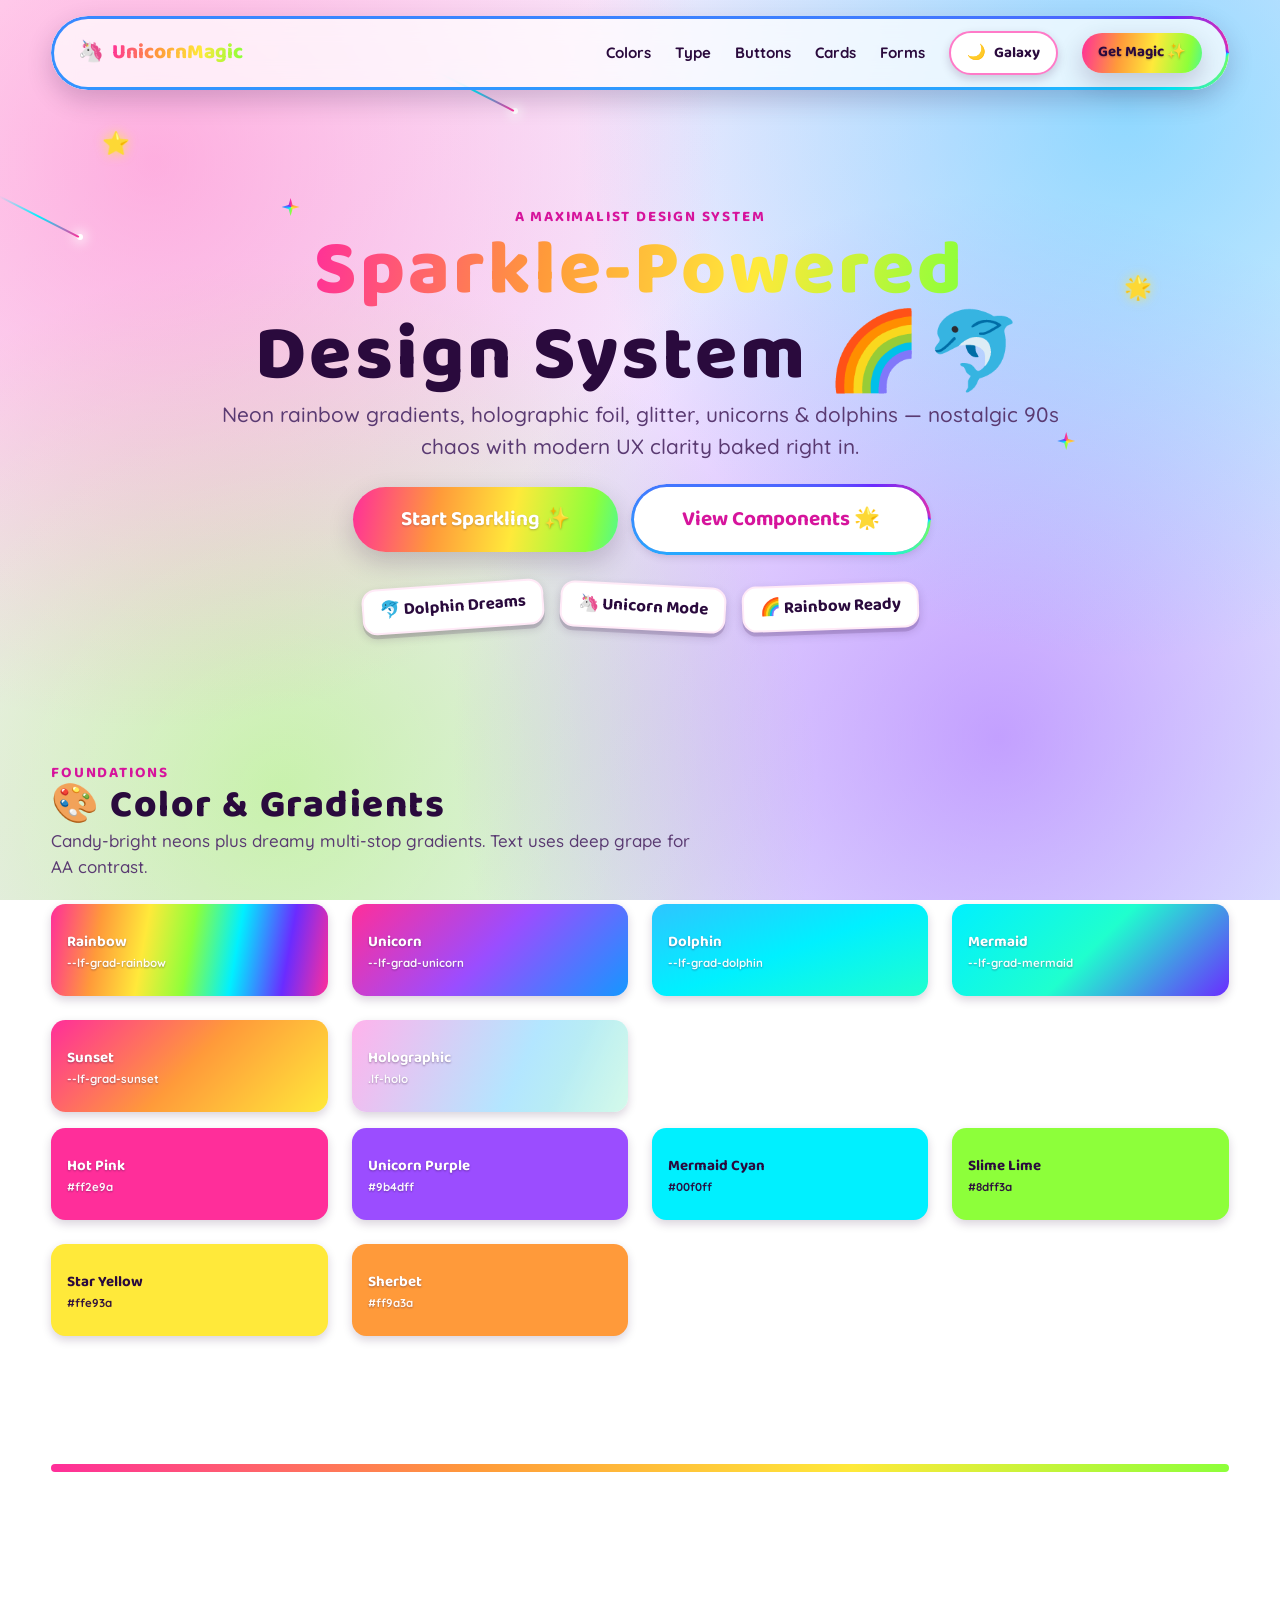
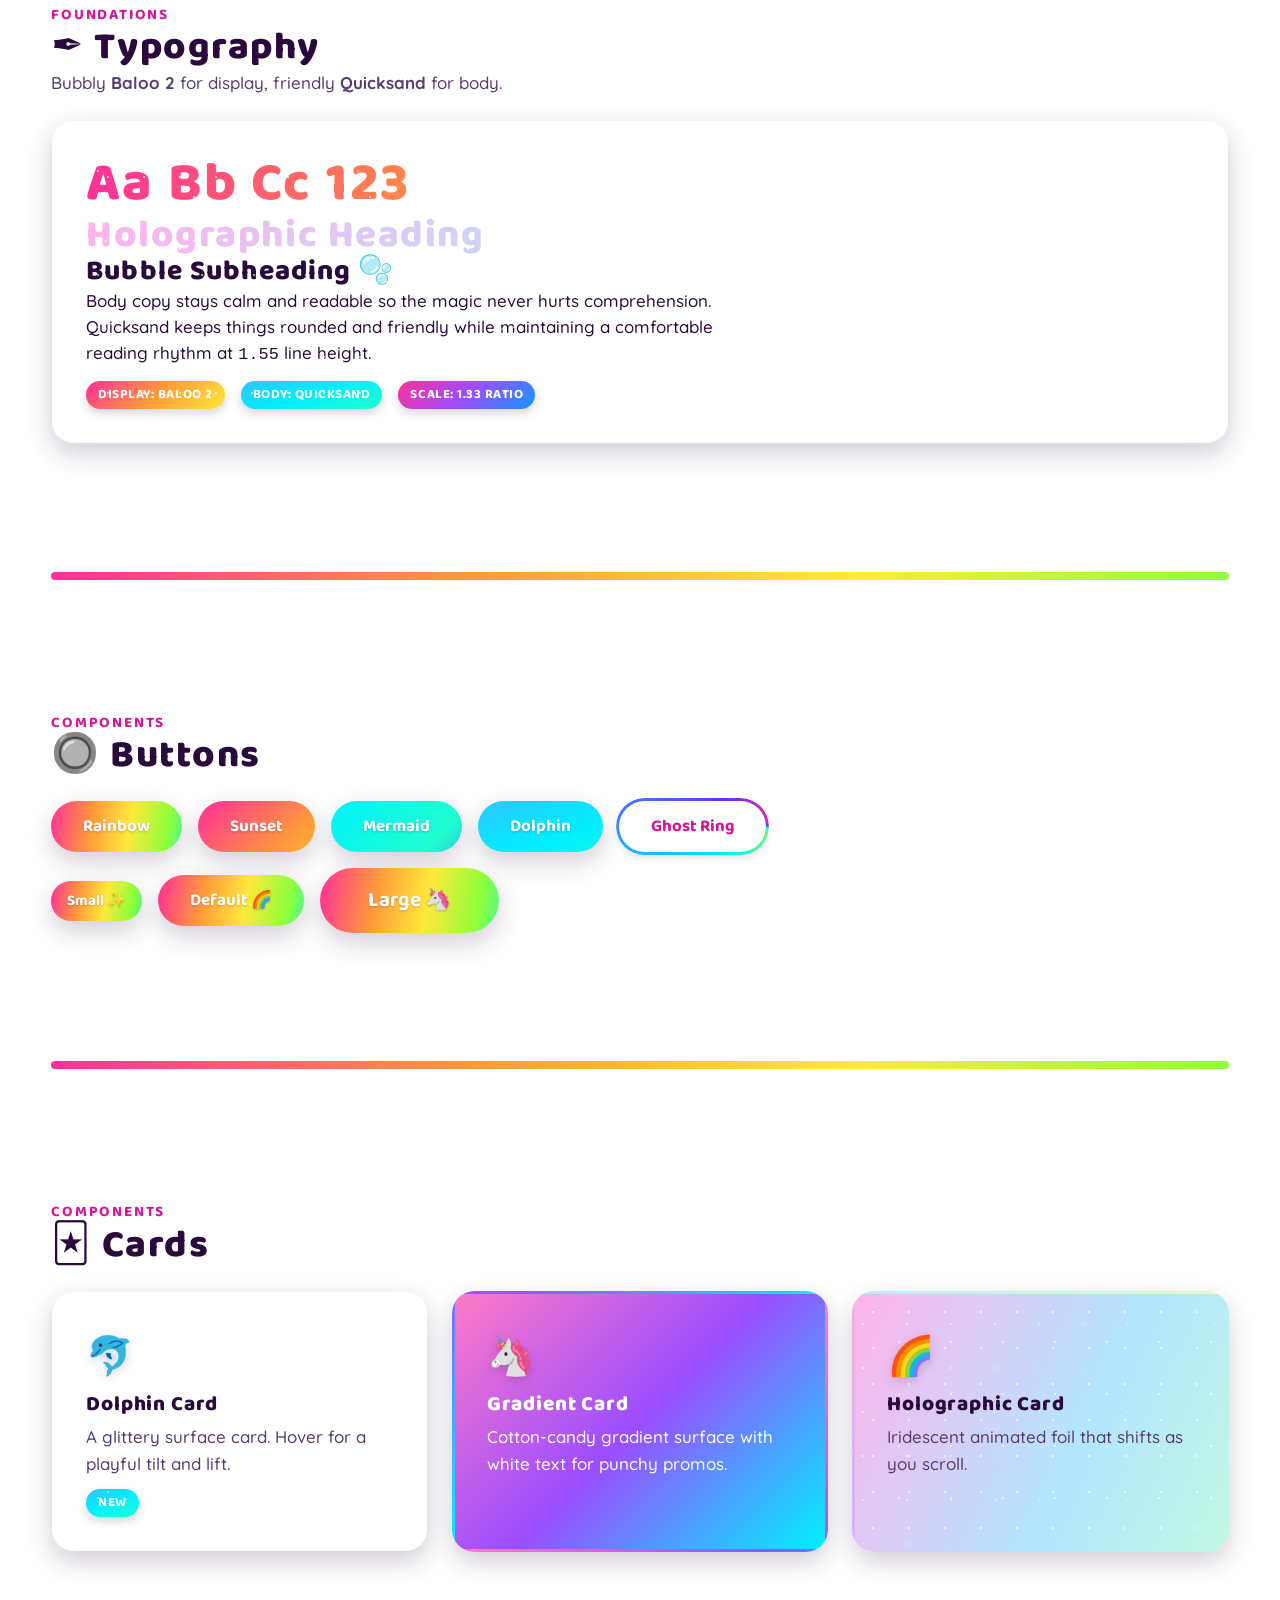
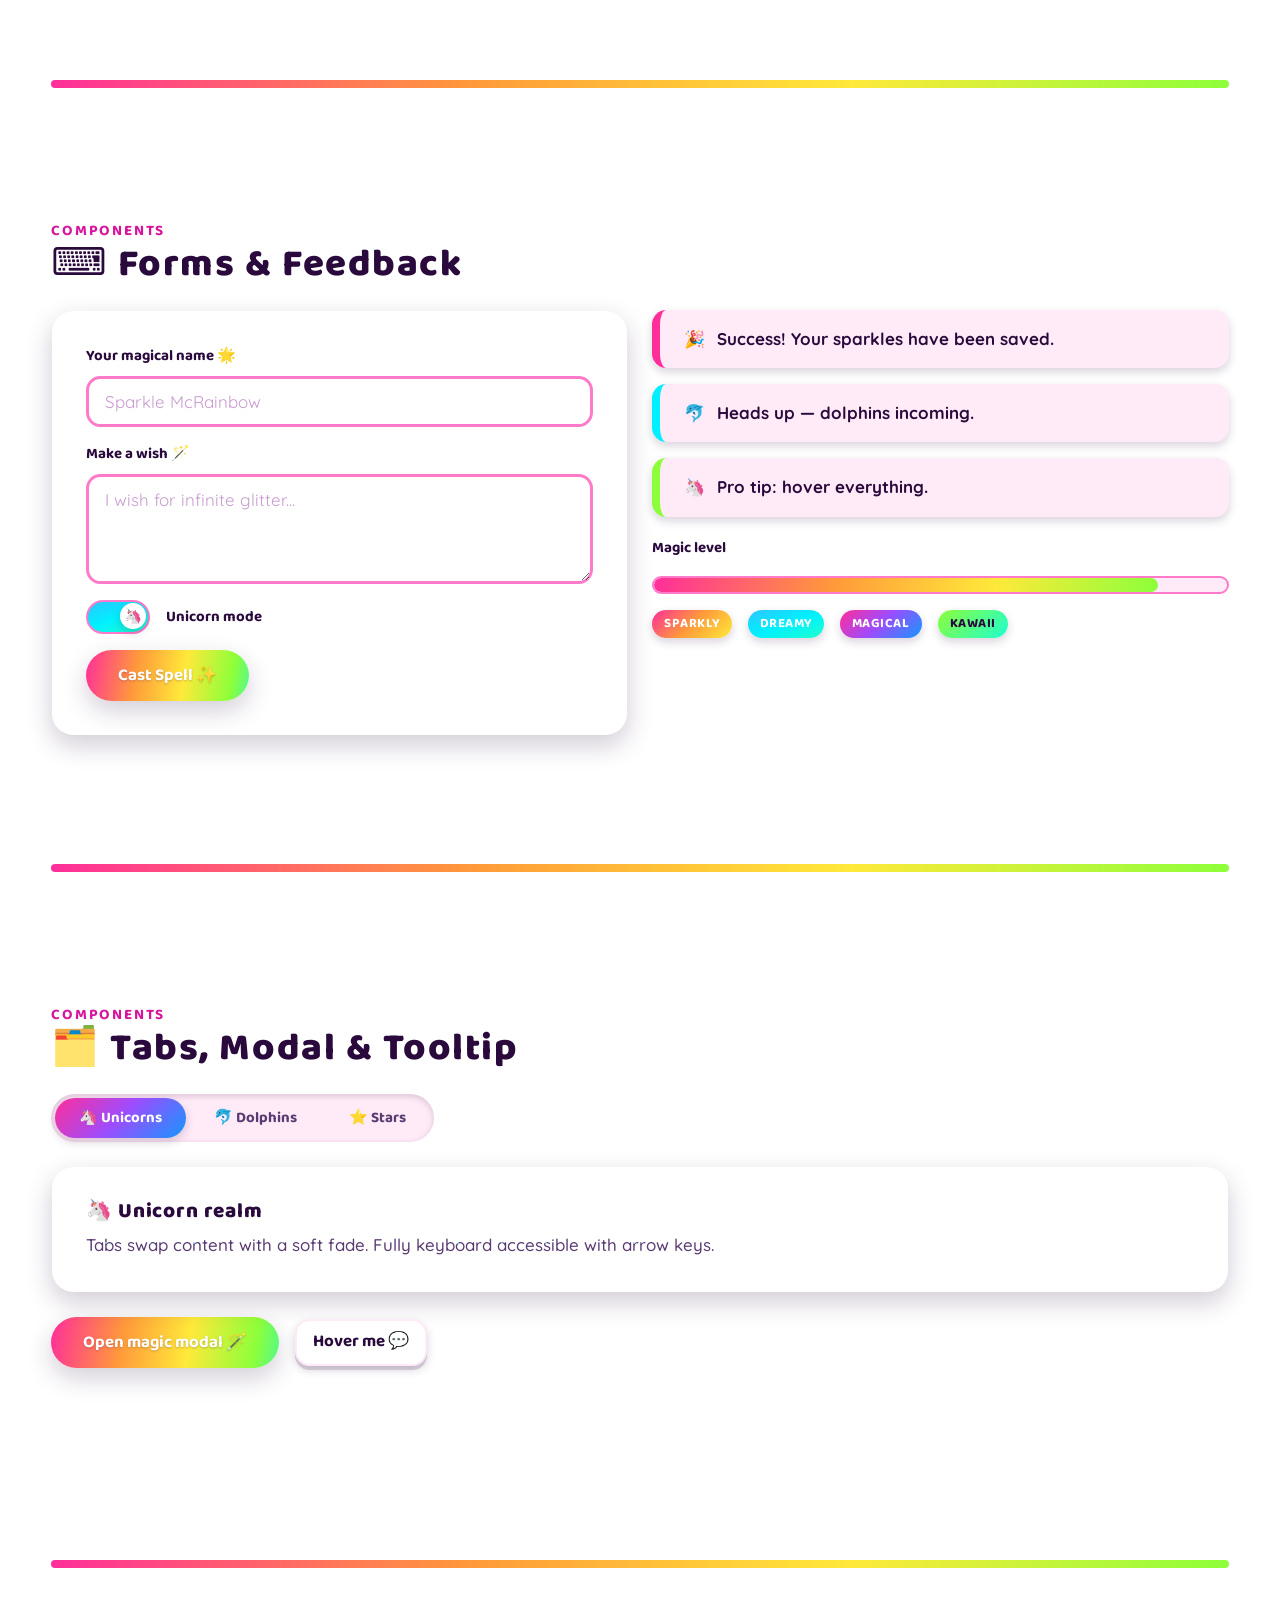
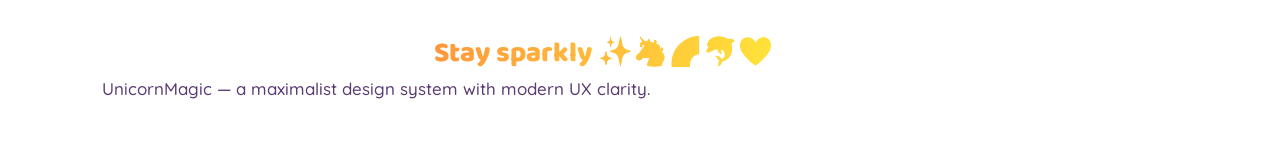
==== commit 0613aadb: "Rebrand to Unicorn Magic Design System" ====
--- a/index.html
+++ b/index.html
@@ -3,7 +3,7 @@
 <head>
   <meta charset="UTF-8" />
   <meta name="viewport" content="width=device-width, initial-scale=1.0" />
-  <title>🦄 Lisa Frank Design System ✨🌈</title>
+  <title>🦄 Unicorn Magic Design System ✨🌈</title>
   <link rel="stylesheet" href="css/tokens.css" />
   <link rel="stylesheet" href="css/base.css" />
   <link rel="stylesheet" href="css/effects.css" />
@@ -42,7 +42,7 @@
 
   <!-- 🧭 NAV -->
   <nav class="lf-nav lf-ring">
-    <div class="lf-nav__brand"><span class="lf-bob">🦄</span> <span class="lf-text-gradient">LisaFrankUI</span></div>
+    <div class="lf-nav__brand"><span class="lf-bob">🦄</span> <span class="lf-text-gradient">UnicornMagic</span></div>
     <div class="lf-nav__links">
       <a href="#colors">Colors</a>
       <a href="#type">Type</a>
@@ -273,7 +273,7 @@
     <p class="lf-text-gradient" style="font-family: var(--lf-font-display); font-weight: 800; font-size: var(--lf-text-xl);">
       Stay sparkly ✨🦄🌈🐬💖
     </p>
-    <p class="lf-muted">LisaFrankUI — a maximalist design system with modern UX clarity.</p>
+    <p class="lf-muted">UnicornMagic — a maximalist design system with modern UX clarity.</p>
   </footer>
 
   <script>
--- a/css/tokens.css
+++ b/css/tokens.css
@@ -1,5 +1,5 @@
 /* ============================================================
-   ✨🌈 LISA FRANK DESIGN SYSTEM — DESIGN TOKENS 🦄💖
+   ✨🌈 UNICORN MAGIC DESIGN SYSTEM — DESIGN TOKENS 🦄💖
    The single source of truth for all the magic.
    Maximalist on the outside, disciplined on the inside.
    ============================================================ */
